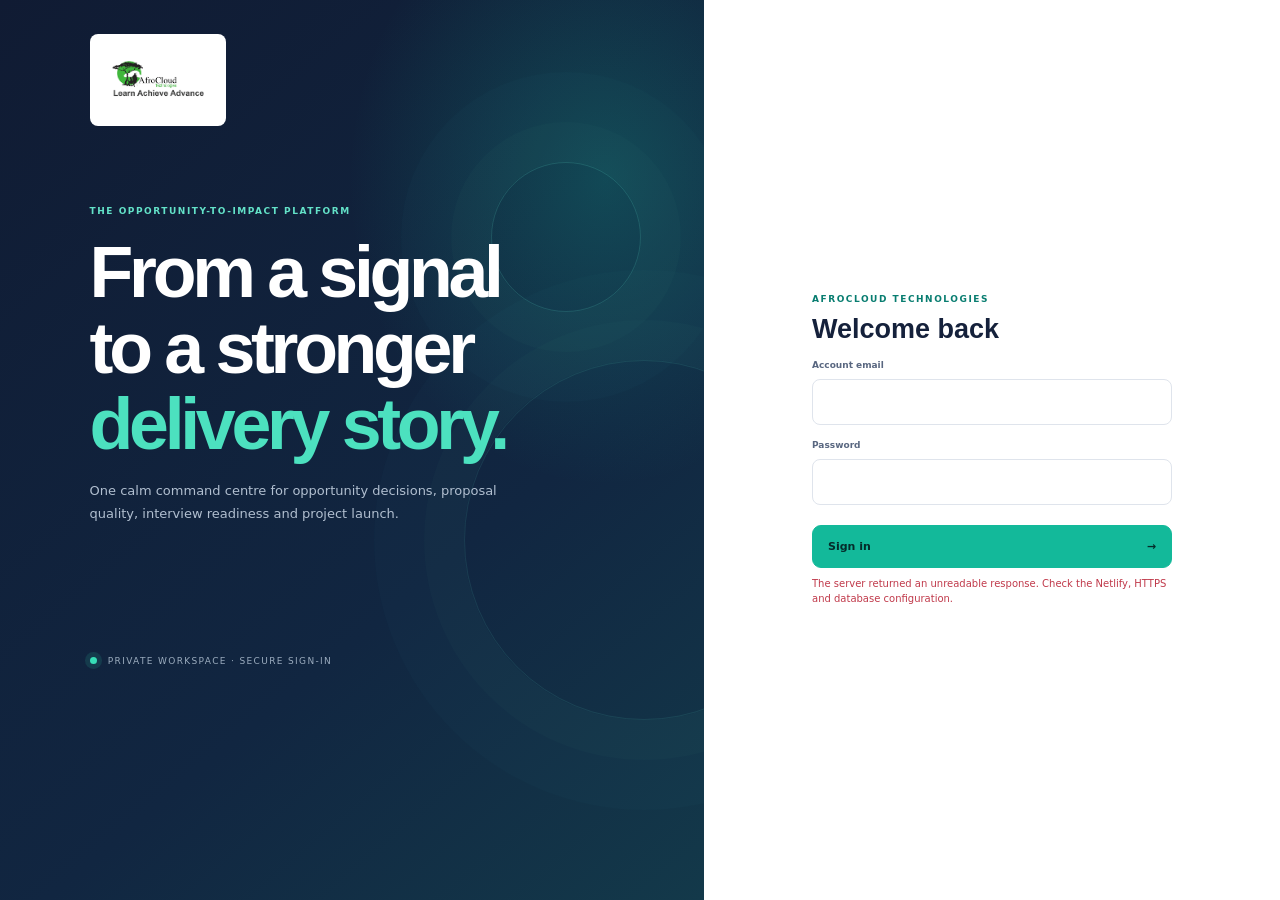
==== site/index.html @ 89a7c99e "Add files via upload" ====
<!doctype html>
<html lang="en">
<head>
  <meta charset="utf-8">
  <meta name="viewport" content="width=device-width, initial-scale=1">
  <meta name="theme-color" content="#101b33">
  <title>BidOps Studio · AfroCloud Technologies</title>
  <link rel="stylesheet" href="assets/app.css">
  <script src="assets/app.js" defer></script>
</head>
<body>
  <div id="notice" class="notice" role="status" aria-live="polite"></div>
  <section id="loginScreen" class="login-screen">
    <div class="login-visual">
      <a class="brand brand-light" href="#" aria-label="AfroCloud BidOps Studio">
        <img class="brand-logo" src="assets/afrocloud-logo.png" alt="AfroCloud Technologies — Learn Achieve Advance">
      </a>
      <div class="login-copy">
        <span class="eyebrow">THE OPPORTUNITY-TO-IMPACT PLATFORM</span>
        <h1>From a signal<br>to a stronger<br><em>delivery story.</em></h1>
        <p>One calm command centre for opportunity decisions, proposal quality, interview readiness and project launch.</p>
        <div class="login-foot"><span class="pulse"></span> PRIVATE WORKSPACE · SECURE SIGN-IN</div>
      </div>
      <div class="login-orbit orbit-one"></div><div class="login-orbit orbit-two"></div>
    </div>
    <div class="login-form-wrap">
      <form id="loginForm" class="login-form">
        <span class="eyebrow">AFROCLOUD TECHNOLOGIES</span>
        <h2>Welcome back</h2>
        <label for="username">Account email</label>
        <input id="username" name="username" type="email" autocomplete="username" required maxlength="190">
        <label for="password">Password</label>
        <input id="password" name="password" type="password" autocomplete="current-password" required maxlength="72">
        <button class="button button-primary button-wide" type="submit">Sign in <span aria-hidden="true">→</span></button>
        <button class="button button-wide preview-entry" id="previewButton" type="button" hidden>Preview workspace <span aria-hidden="true">↗</span></button>
        <div id="loginError" class="form-error" role="alert"></div>
      </form>
    </div>
  </section>

  <div id="appShell" class="app-shell" hidden>
    <aside class="sidebar" id="sidebar">
      <div class="sidebar-brand">
        <a class="brand" href="#" data-nav="dashboard">
          <span class="brand-wordmark">AfroCloud</span>
          <span><b>BIDOPS</b><small>STUDIO</small></span>
        </a>
        <button class="icon-button mobile-close" data-action="close-menu" aria-label="Close menu">×</button>
      </div>
      <div class="workspace-label">WORKSPACE <span class="workspace-dot"></span></div>
      <nav class="side-nav" aria-label="Main navigation">
        <button class="nav-item active" data-nav="dashboard"><span class="nav-icon">◫</span>Executive brief</button>
        <button class="nav-item" data-nav="opportunities"><span class="nav-icon">⌕</span>Opportunity radar <span id="navOppCount" class="nav-count">0</span></button>
        <button class="nav-item" data-nav="pipeline"><span class="nav-icon">▤</span>Bid pipeline</button>
        <button class="nav-item" data-nav="reports"><span class="nav-icon">▧</span>Portfolio report</button>
        <button class="nav-item" data-nav="proposal"><span class="nav-icon">✳</span>Proposal studio</button>
        <button class="nav-item" data-nav="interview"><span class="nav-icon">◉</span>Interview room</button>
        <button class="nav-item" data-nav="delivery"><span class="nav-icon">↗</span>Project launch</button>
        <button class="nav-item" data-nav="profile"><span class="nav-icon">⌂</span>Company evidence</button>
        <button class="nav-item" data-nav="team" id="teamNav" hidden><span class="nav-icon">♙</span>Team access</button>
      </nav>
      <div class="sidebar-bottom">
        <div class="help-card"><span class="help-spark">✦</span><b>Win with evidence.</b><p>Every strong bid starts with a clear fit and proof the team can stand behind.</p></div>
        <div class="account-row"><div class="avatar" id="userAvatar">A</div><div class="account-name"><b id="userName">AfroCloud team</b><small id="userRole">Workspace member</small></div><button class="icon-button" data-action="logout" aria-label="Sign out">↗</button></div>
      </div>
    </aside>
    <div id="scrim" class="scrim" data-action="close-menu"></div>
    <main class="main-shell">
      <header class="topbar">
        <div class="topbar-left"><button class="icon-button menu-button" data-action="open-menu" aria-label="Open menu">☰</button><div class="breadcrumbs">AFROCLOUD <span>/</span> <b id="crumb">Executive brief</b></div></div>
        <div class="topbar-right"><span class="secure-status"><i></i> PRIVATE WORKSPACE</span><span id="today" class="today"></span><button class="button button-primary button-small" data-action="new-opportunity">＋ Capture opportunity</button></div>
      </header>
      <div class="content">
        <section id="view-dashboard" class="view active"></section>
        <section id="view-opportunities" class="view"></section>
        <section id="view-pipeline" class="view"></section>
        <section id="view-reports" class="view"></section>
        <section id="view-proposal" class="view"></section>
        <section id="view-interview" class="view"></section>
        <section id="view-delivery" class="view"></section>
        <section id="view-profile" class="view"></section>
        <section id="view-team" class="view"></section>
        <footer class="footer"><span>AFROCLOUD BIDOPS STUDIO</span><span>Private by design · Your team controls the evidence</span></footer>
      </div>
    </main>
  </div>
  <div id="modal" class="modal-backdrop" hidden>
    <section class="modal" role="dialog" aria-modal="true" aria-labelledby="modalTitle">
      <button class="icon-button modal-close" data-action="close-modal" aria-label="Close dialog">×</button>
      <div id="modalContent"></div>
    </section>
  </div>
</body>
</html>
---- site/assets/app.css ----
:root{--ink:#15213b;--navy:#101b33;--muted:#758198;--line:#e7ebf2;--paper:#f5f7fb;--white:#fff;--teal:#13b99a;--teal-dark:#087d70;--teal-soft:#e4f8f3;--blue:#5676ef;--blue-soft:#edf0ff;--amber:#dd9333;--amber-soft:#fff5e6;--red:#d85e69;--red-soft:#fff0f1;--shadow:0 12px 34px rgba(24,41,77,.06);--radius:16px}
*{box-sizing:border-box}
html{scroll-behavior:smooth}
body{margin:0;background:var(--paper);color:var(--ink);font:14px/1.55 "DM Sans",Inter,system-ui,-apple-system,"Segoe UI",sans-serif}
button,input,textarea,select{font:inherit}
button{cursor:pointer}
a{color:inherit;text-decoration:none}
[hidden]{display:none!important}
.app-shell{min-height:100vh}
.sidebar{position:fixed;inset:0 auto 0 0;width:254px;background:var(--navy);color:#fff;padding:22px 16px 16px;display:flex;flex-direction:column;z-index:20}
.sidebar-brand{display:flex;align-items:center;justify-content:space-between;padding:1px 9px 34px}
.brand{display:inline-flex;align-items:center;gap:10px;color:inherit}
.brand-wordmark{display:inline-flex;align-items:center;height:35px;padding:0 10px;border:1px solid rgba(19,185,154,.5);border-radius:8px;color:#27cbb0;font:800 13px/1 Manrope,sans-serif;letter-spacing:-.06em}
.brand-logo{display:block;width:136px;height:92px;object-fit:contain;object-position:center;border-radius:8px;background:#fff}
.brand b,.brand small{display:block;letter-spacing:.13em}
.brand b{font:800 11px Manrope,sans-serif}
.brand small{font-size:8px;opacity:.63;margin-top:3px}
.workspace-label{padding:0 12px 10px;color:#8591a8;font-size:9px;font-weight:700;letter-spacing:.16em}
.workspace-dot{float:right;width:7px;height:7px;border-radius:50%;background:#32ddaa;box-shadow:0 0 0 4px #1d3850}
.side-nav{display:grid;gap:4px;overflow-y:auto;min-height:0}
.nav-item{width:100%;display:flex;align-items:center;gap:12px;border:0;border-radius:10px;padding:11px 12px;background:transparent;color:#aab5c9;text-align:left;font-size:12px;font-weight:600;transition:background .2s,color .2s}
.nav-item:hover{background:#1b2b48;color:#fff}
.nav-item.active{background:linear-gradient(100deg,#123b50,#19334b);color:#fff;box-shadow:inset 3px 0 #35dec1}
.nav-icon{font-size:17px;width:19px;color:#8f9db6;text-align:center}
.nav-item.active .nav-icon{color:#49e2c5}
.nav-count{margin-left:auto;background:#243550;color:#aab6cb;padding:2px 7px;border-radius:99px;font-size:10px}
.sidebar-bottom{margin-top:auto}
.help-card{padding:14px;background:linear-gradient(145deg,#1a3551,#182943);border:1px solid #28425f;border-radius:12px;margin:12px 2px 17px}
.help-spark{color:#5ce2c4;font-size:18px}
.help-card b{display:block;font:700 12px Manrope,sans-serif;margin:7px 0 4px}
.help-card p{color:#a6b3c8;font-size:10px;line-height:1.55;margin:0}
.account-row{display:flex;align-items:center;gap:10px;padding:12px 4px 2px;border-top:1px solid #28364d}
.avatar{width:32px;height:32px;display:grid;place-items:center;border-radius:50%;background:#21435a;color:#70e4cc;font-weight:800;font-size:11px}
.account-name{flex:1;min-width:0}
.account-name b,.account-name small{display:block;overflow:hidden;text-overflow:ellipsis;white-space:nowrap}
.account-name b{font-size:10px}.account-name small{font-size:9px;color:#8694ac;margin-top:2px;text-transform:capitalize}
.icon-button{width:34px;height:34px;border:1px solid transparent;border-radius:9px;background:transparent;color:inherit;font-size:18px;display:inline-grid;place-items:center}
.icon-button:hover{background:rgba(120,140,175,.12)}
.main-shell{margin-left:254px;min-height:100vh}
.topbar{position:sticky;top:0;z-index:10;height:66px;background:rgba(255,255,255,.92);backdrop-filter:blur(16px);border-bottom:1px solid var(--line);display:flex;align-items:center;justify-content:space-between;padding:0 34px}
.topbar-left,.topbar-right{display:flex;align-items:center;gap:19px}
.breadcrumbs{font-size:10px;letter-spacing:.12em;font-weight:700;color:#9aa3b3}
.breadcrumbs span{margin:0 8px;color:#c6ccd6}
.breadcrumbs b{color:#36445e;letter-spacing:0;font-size:11px}
.secure-status{font-size:9px;color:#6e7c91;letter-spacing:.1em;font-weight:700}
.secure-status i{display:inline-block;width:6px;height:6px;background:#1fbd9f;border-radius:50%;margin:0 6px 1px 0}
.today{font-size:10px;color:#8893a4}
.content{max-width:1510px;margin:auto;padding:28px 34px 18px}
.preview-entry{border-color:#dbe5ed;color:#327b70;background:#f4faf8}
.preview-entry:hover{background:#e8f8f3}
.view{display:none;animation:rise .35s ease both}.view.active{display:block}
@keyframes rise{from{opacity:0;transform:translateY(7px)}to{opacity:1;transform:translateY(0)}}
.page-head{display:flex;align-items:flex-end;justify-content:space-between;gap:20px;margin-bottom:23px}
.eyebrow{display:block;color:var(--teal-dark);font-size:9px;font-weight:800;letter-spacing:.17em;margin-bottom:7px}
h1,h2,h3,h4,p{margin-top:0}
.page-head h1{font:800 clamp(25px,3vw,34px)/1.13 Manrope,sans-serif;letter-spacing:-.05em;margin:0;color:#182641}
.page-head p{margin:8px 0 0;color:var(--muted);font-size:12px}
.page-actions{display:flex;align-items:center;gap:8px;flex-wrap:wrap}
.button{border:1px solid var(--line);border-radius:9px;padding:9px 13px;background:#fff;color:#40506a;font-weight:700;font-size:11px;transition:transform .18s,box-shadow .18s,background .18s}
.button:hover{transform:translateY(-1px);box-shadow:0 6px 15px rgba(28,48,82,.1)}
.button-primary{border-color:var(--teal);background:var(--teal);color:#052c2a}
.button-primary:hover{background:#22c9a6}
.button-dark{border-color:var(--navy);background:var(--navy);color:#fff}
.button-subtle{background:transparent}
.button-small{padding:8px 11px;font-size:10px}
.button-wide{width:100%;display:flex;justify-content:space-between;align-items:center;padding:12px 15px;margin-top:20px}
.icon-button.light{border-color:var(--line);color:#65748c}
.stat-grid{display:grid;grid-template-columns:repeat(4,minmax(0,1fr));gap:13px;margin:0 0 17px}
.stat-card{position:relative;overflow:hidden;background:var(--white);border:1px solid var(--line);border-radius:14px;padding:16px 17px;box-shadow:var(--shadow);min-height:106px;transition:transform .2s}
.stat-card:hover{transform:translateY(-2px)}
.stat-top{display:flex;justify-content:space-between;align-items:center;color:#8390a3;font-size:10px;font-weight:600}
.stat-icon{display:grid;place-items:center;width:27px;height:27px;border-radius:9px;background:var(--teal-soft);color:var(--teal-dark);font-size:13px}
.stat-value{margin-top:12px;font:800 25px/1 Manrope,sans-serif;letter-spacing:-.045em;color:#1c2943}
.stat-foot{font-size:9px;color:#98a2b1;margin-top:7px}
.stat-card.blue .stat-icon{background:var(--blue-soft);color:var(--blue)}
.stat-card.amber .stat-icon{background:var(--amber-soft);color:var(--amber)}
.stat-card.dark .stat-icon{background:#edf0f5;color:#465873}
.dashboard-grid{display:grid;grid-template-columns:minmax(0,1.58fr) minmax(270px,.9fr);gap:15px;align-items:start}
.column-stack{display:grid;gap:15px}
.panel{background:#fff;border:1px solid var(--line);border-radius:14px;box-shadow:var(--shadow);overflow:hidden}
.panel-head{padding:15px 17px 11px;display:flex;align-items:center;justify-content:space-between;gap:12px}
.panel-title{font:750 13px Manrope,sans-serif;margin:0;color:#23304a}
.panel-sub{font-size:10px;color:#8d98a9;margin:4px 0 0}
.panel-body{padding:0 17px 16px}
.text-link{padding:3px;border:0;background:transparent;color:var(--teal-dark);font-size:10px;font-weight:700}
.text-link:hover{text-decoration:underline}
.empty-state{padding:27px 15px;text-align:center;color:#8b96a8}
.empty-state .empty-symbol{width:42px;height:42px;margin:0 auto 10px;display:grid;place-items:center;border-radius:14px;background:var(--teal-soft);color:var(--teal-dark);font-size:18px}
.empty-state b{display:block;color:#46546a;font-size:12px;margin-bottom:4px}
.empty-state p{font-size:10px;max-width:330px;margin:0 auto 13px}
.opportunity-list{display:grid}
.opp-row{display:grid;grid-template-columns:minmax(0,1fr) auto;gap:12px;padding:12px 17px;border-top:1px solid #f0f2f6;align-items:center}
.opp-row:first-child{border-top:0}
.opp-name{font-size:11px;font-weight:700;color:#27354d}
.opp-meta{font-size:9px;color:#8c97a8;margin-top:3px}
.opp-right{text-align:right}
.opp-value{font-size:10px;font-weight:700;color:#44526a}
.pill{display:inline-flex;align-items:center;gap:5px;border-radius:999px;padding:4px 8px;background:#edf1f7;color:#62718a;font-size:9px;font-weight:700;white-space:nowrap}
.pill.teal{background:var(--teal-soft);color:#087d70}.pill.amber{background:var(--amber-soft);color:#9e681a}.pill.red{background:var(--red-soft);color:#b84b58}.pill.blue{background:var(--blue-soft);color:#536cda}
.fit-line{display:flex;align-items:center;gap:7px;margin-top:7px;color:#929cad;font-size:9px}
.fit-bar{width:65px;height:4px;border-radius:4px;background:#e9edf3;overflow:hidden}
.fit-bar i{display:block;height:100%;border-radius:4px;background:var(--teal)}
.stage-rows{display:grid;gap:10px}
.stage-row{display:grid;grid-template-columns:94px minmax(35px,1fr) 25px;align-items:center;gap:10px;font-size:9px;color:#78859a}
.stage-track{height:6px;border-radius:8px;background:#eff1f5;overflow:hidden}
.stage-track i{height:100%;display:block;border-radius:8px;background:var(--blue)}
.stage-count{text-align:right;color:#35435b;font-weight:700}
.signal-card{border:1px solid #d9f1ea;border-radius:12px;background:linear-gradient(125deg,#f3fcf9,#f7f9ff);padding:14px;margin-bottom:10px}
.signal-card:last-child{margin:0}
.signal-label{display:flex;align-items:center;gap:6px;font-size:9px;font-weight:800;color:#718096;text-transform:uppercase;letter-spacing:.1em}
.signal-label i{width:6px;height:6px;border-radius:50%;background:var(--teal)}
.signal-card h3{font:750 12px/1.4 Manrope,sans-serif;margin:9px 0 4px}
.signal-card p{font-size:9px;color:#8591a4;margin:0}
.source-controls{display:flex;align-items:end;gap:12px;flex-wrap:wrap;margin:0 0 12px}
.source-controls label{display:grid;gap:5px;color:#7e899b;font-size:8px;font-weight:800;letter-spacing:.08em}
.source-controls .select{min-width:220px;font-size:10px}
.keyword-list{display:flex;align-items:center;gap:6px;flex-wrap:wrap;margin:0 0 12px}
.keyword-list>b{font-size:8px;letter-spacing:.08em;color:#7e899b;margin-right:4px}
.keyword-chip{padding:5px 8px;border:1px solid #e6eaf0;border-radius:20px;background:#fff;color:#5f6e83;font-size:9px}
.source-query{margin-top:0}
.source-grid{display:grid;grid-template-columns:repeat(3,minmax(0,1fr));gap:12px}
.source-card{display:flex;flex-direction:column;min-height:210px;padding:15px;border:1px solid var(--line);border-radius:12px;background:#fff;transition:.2s}
.source-card:hover{border-color:#b8e9dc;transform:translateY(-2px);box-shadow:var(--shadow)}
.source-card .source-tag{font-size:8px;color:var(--teal-dark);font-weight:800;letter-spacing:.11em}
.source-card b{font:750 13px Manrope,sans-serif;margin:10px 0 5px}
.source-access{align-self:flex-start;border-radius:20px;padding:4px 7px;background:#f2f5f8;color:#66758b;font-size:8px;font-weight:700}
.source-card p{font-size:10px;line-height:1.55;color:#8490a2;margin:9px 0 0}
.source-card p.source-caution{color:#69768a}
.source-links{display:grid;gap:7px;margin-top:auto;padding-top:13px}
.source-card a{color:#117f72;font-size:9px;font-weight:800}
.source-footnote{font-size:9px;line-height:1.6;color:#8490a2;margin:14px 2px 0}
.team-layout{display:grid;grid-template-columns:minmax(0,1.3fr) minmax(270px,.7fr);gap:15px;align-items:start}
.team-invite{display:grid;gap:12px}
.team-invite .button{justify-self:start}
.team-table .data-table{min-width:650px}
.team-person{display:flex;align-items:center;gap:9px}
.team-person .avatar{flex:none;background:#eef5f3;color:#168a77}
.team-status{display:inline-flex;align-items:center;gap:6px}
.team-status i{width:7px;height:7px;border-radius:50%;background:#20ae8c}
.team-status.inactive i{background:#bd6570}
.team-note{font-size:9px;color:#8591a4;line-height:1.6}
.callout{border:1px solid #d9e8ff;background:#f4f8ff;color:#556680;padding:12px 14px;border-radius:11px;font-size:10px;margin-bottom:16px}
.callout strong{color:#34445f}
.toolbar{display:flex;align-items:center;gap:9px;padding:12px 15px;border-bottom:1px solid var(--line);flex-wrap:wrap}
.field,.select,.textarea{width:100%;border:1px solid #dfe4ec;border-radius:8px;background:#fff;color:#2e3c54;padding:9px 10px;outline:none}
.field:focus,.select:focus,.textarea:focus{border-color:#4bcdb1;box-shadow:0 0 0 3px #e5f8f3}
.toolbar .field{max-width:320px}
.toolbar .select{width:auto;min-width:155px}
.table-wrap{overflow:auto}
.data-table{width:100%;border-collapse:collapse;min-width:760px}
.data-table th{padding:10px 13px;text-align:left;background:#fafbfd;color:#8c97a7;font-size:8px;letter-spacing:.09em;text-transform:uppercase}
.data-table td{padding:12px 13px;border-top:1px solid #f0f2f6;font-size:10px;color:#59677c}
.data-table td b{color:#27354d;font-size:10px}
.row-action{border:0;background:transparent;color:var(--teal-dark);font-size:10px;font-weight:700}
.pipeline-board{display:grid;grid-auto-columns:minmax(220px,1fr);grid-auto-flow:column;gap:10px;overflow:auto;padding:0 1px 10px}
.pipeline-col{background:#eef1f6;border:1px solid #e6eaf0;border-radius:12px;padding:9px;min-height:190px}
.pipeline-col-head{display:flex;justify-content:space-between;align-items:center;padding:2px 3px 10px;font-size:10px;font-weight:800;color:#56637a}
.pipeline-col-head span{font-size:9px;background:#fff;border-radius:99px;padding:2px 7px;color:#78859a}
.pipeline-card{background:#fff;border:1px solid #e8ebf1;border-radius:9px;padding:10px;margin:0 0 8px;cursor:pointer;transition:box-shadow .18s,border .18s}
.pipeline-card:hover{border-color:#83dcc9;box-shadow:0 7px 16px rgba(32,60,79,.07)}
.pipeline-card b{font-size:10px;display:block;color:#2c3952}
.pipeline-card small{display:block;color:#8b96a7;font-size:9px;margin-top:4px}
.panel-pad{padding:17px}
.two-col{display:grid;grid-template-columns:1fr 1fr;gap:14px}
.proposal-layout{display:grid;grid-template-columns:minmax(0,1fr) 290px;gap:15px;align-items:start}
.proposal-section{border:1px solid var(--line);border-radius:10px;padding:12px;margin-bottom:10px}
.proposal-section label{display:block;font:700 10px Manrope,sans-serif;margin-bottom:8px}
.proposal-section .textarea{min-height:120px;resize:vertical;font-size:10px;line-height:1.7}
.proposal-sidebar{position:sticky;top:82px}
.proposal-sidebar .panel-body{display:grid;gap:10px}
.score-ring{display:grid;place-items:center;width:83px;height:83px;border-radius:50%;margin:6px auto 10px;background:conic-gradient(var(--teal) var(--score,0%),#ecf0f4 0);position:relative}
.score-ring:before{content:"";position:absolute;inset:7px;background:#fff;border-radius:50%}
.score-ring b{position:relative;font:800 21px Manrope,sans-serif}
.prep-card{border:1px solid var(--line);border-radius:11px;background:#fff;padding:14px;margin:0 0 10px}
.prep-card h3{font:750 12px/1.5 Manrope,sans-serif;margin:0 0 7px}
.prep-card p{font-size:10px;color:#7c899c;margin:0}
.prep-card .answer-label{font-size:8px;text-transform:uppercase;letter-spacing:.12em;color:#138675;font-weight:800;margin-bottom:5px}
.project-card{margin-bottom:13px}
.project-top{display:flex;justify-content:space-between;gap:12px;align-items:flex-start;padding:15px 17px;border-bottom:1px solid #eff1f5}
.project-top h3{font:750 13px Manrope,sans-serif;margin:0 0 4px}
.project-top p{font-size:9px;color:#8a95a6;margin:0}
.milestone-list{padding:3px 17px 14px}
.milestone-row{display:grid;grid-template-columns:minmax(0,1fr) auto;gap:14px;align-items:center;padding:10px 0;border-bottom:1px solid #f1f3f6}
.milestone-row:last-child{border:0}
.milestone-row b{display:block;font-size:10px}
.milestone-row small{color:#939eaf;font-size:9px}
.milestone-row .select{width:auto;min-width:130px;padding:7px;font-size:9px}
.profile-grid{display:grid;grid-template-columns:1fr 1fr;gap:14px}
.profile-field{margin-bottom:13px}
.profile-field label,.form-field label{display:block;font-size:9px;font-weight:800;color:#6e7c91;letter-spacing:.06em;margin-bottom:5px}
.profile-field .textarea{min-height:82px;resize:vertical;font-size:10px}
.profile-field .field{font-size:10px}
.tag-list{display:flex;flex-wrap:wrap;gap:6px;margin-top:10px}
.tag{font-size:9px;border-radius:20px;padding:5px 8px;background:#eaf8f4;color:#287a70}
.warning-note{display:flex;gap:10px;border:1px solid #f4dfb8;border-radius:10px;background:#fff9ed;padding:12px 13px;color:#8d6825;font-size:10px;margin-bottom:15px}
.modal-backdrop{position:fixed;inset:0;z-index:40;background:rgba(11,20,37,.55);backdrop-filter:blur(5px);display:flex;justify-content:flex-end;animation:fade .18s}
@keyframes fade{from{opacity:0}to{opacity:1}}
.modal{position:relative;width:min(560px,100%);height:100%;overflow:auto;background:#fff;padding:26px 26px 34px;box-shadow:-15px 0 40px rgba(4,17,36,.16);animation:slide .24s ease}
@keyframes slide{from{transform:translateX(20px);opacity:.7}to{transform:translateX(0);opacity:1}}
.modal-close{position:absolute;right:17px;top:16px;color:#607087;border-color:var(--line)}
.modal h2{font:800 21px/1.2 Manrope,sans-serif;letter-spacing:-.03em;padding-right:40px;margin:0 0 6px}
.modal-intro{font-size:10px;color:#8792a4;margin-bottom:19px}
.form-field{margin-bottom:12px}
.form-field .field,.form-field .select,.form-field .textarea{font-size:11px}
.form-field .textarea{min-height:110px;resize:vertical}
.form-two{display:grid;grid-template-columns:1fr 1fr;gap:11px}
.modal-actions{display:flex;justify-content:flex-end;gap:8px;margin-top:17px;padding-top:14px;border-top:1px solid #eff1f5}
.details-list{display:grid;grid-template-columns:105px 1fr;gap:8px;font-size:10px;margin:18px 0}
.details-list dt{color:#8792a4}.details-list dd{margin:0;color:#34425a;white-space:pre-wrap;overflow-wrap:anywhere}
.form-error{color:#c0394a;font-size:10px;margin-top:8px;min-height:15px}
.notice{position:fixed;z-index:80;left:50%;top:16px;transform:translate(-50%,-20px);opacity:0;background:#14213a;color:#fff;padding:10px 16px;border-radius:9px;box-shadow:0 12px 30px rgba(0,0,0,.15);font-size:11px;transition:.2s;pointer-events:none}
.notice.show{transform:translate(-50%,0);opacity:1}
.notice.error{background:#9e3543}
.footer{display:flex;justify-content:space-between;gap:15px;padding:19px 2px 5px;color:#a1aab8;font-size:8px;letter-spacing:.08em}
.footer span:last-child{letter-spacing:0}
.login-screen{min-height:100vh;display:grid;grid-template-columns:1.1fr .9fr;background:#fff}
.login-visual{position:relative;overflow:hidden;min-height:100vh;padding:34px 7vw;background:radial-gradient(ellipse at 86% 20%,rgba(22,198,168,.23),transparent 30%),linear-gradient(140deg,#101b33,#112641 63%,#13394a);color:#fff}
.brand-light{position:relative;z-index:2}
.login-copy{position:relative;z-index:2;max-width:550px;margin-top:8vh}
.login-copy .eyebrow{color:#63e2c8}
.login-copy h1{font:800 clamp(42px,5.6vw,72px)/1.06 Manrope,sans-serif;letter-spacing:-.06em;margin:15px 0 17px}
.login-copy h1 em{font-style:normal;color:#4ce1bf}
.login-copy p{font-size:13px;line-height:1.8;color:#b1bfd0;max-width:420px}
.login-foot{position:absolute;bottom:-16vh;font-size:9px;letter-spacing:.15em;color:#9bacbe}
.pulse{display:inline-block;width:7px;height:7px;background:#37ddb7;border-radius:50%;margin-right:7px;box-shadow:0 0 0 5px rgba(55,221,183,.12)}
.login-orbit{position:absolute;border:1px solid rgba(89,202,183,.13);width:360px;height:360px;border-radius:50%;right:-120px;top:40%;box-shadow:0 0 0 40px rgba(74,203,182,.025),0 0 0 90px rgba(74,203,182,.02)}
.orbit-two{width:150px;height:150px;right:9%;top:18%;border-color:rgba(95,222,199,.18)}
.login-form-wrap{display:grid;place-items:center;padding:30px}
.login-form{width:min(360px,100%)}
.login-form h2{font:800 27px Manrope,sans-serif;margin:5px 0}
.login-form>p{font-size:11px;color:#8792a4;margin-bottom:27px}
.login-form label{display:block;font-size:9px;font-weight:800;color:#596780;margin:14px 0 6px}
.login-form input{width:100%;border:1px solid #dfe4ec;border-radius:8px;padding:11px 12px;outline:none}
.login-form input:focus{border-color:#4bcdb1;box-shadow:0 0 0 3px #e5f8f3}
.login-security{display:block;text-align:center;font-size:9px;color:#98a2b1;line-height:1.6;margin-top:21px}
.mobile-close,.menu-button{display:none}
.scrim{display:none}
@media(max-width:1100px){.stat-grid{grid-template-columns:repeat(2,minmax(0,1fr))}.source-grid{grid-template-columns:repeat(2,minmax(0,1fr))}.proposal-layout{grid-template-columns:minmax(0,1fr) 250px}.team-layout{grid-template-columns:1fr}}
@media(max-width:800px){.sidebar{transform:translateX(-100%);transition:transform .22s}.sidebar.open{transform:translateX(0)}.scrim.open{display:block;position:fixed;inset:0;background:rgba(8,18,33,.42);z-index:15}.main-shell{margin-left:0}.menu-button{display:inline-grid;color:#617089;border-color:var(--line)}.mobile-close{display:inline-grid}.topbar{padding:0 16px}.topbar-right{gap:10px}.secure-status,.today{display:none}.content{padding:23px 17px}.dashboard-grid{grid-template-columns:1fr}.proposal-layout{grid-template-columns:1fr}.proposal-sidebar{position:static}.login-screen{grid-template-columns:1fr}.login-visual{min-height:300px;padding:25px}.brand-logo{width:118px;height:78px}.login-copy{margin-top:22px}.login-copy h1{font-size:43px}.login-foot{display:none}.login-form-wrap{padding:48px 25px}.login-orbit{right:-170px;top:-150px}}
@media(max-width:550px){.breadcrumbs{font-size:8px}.breadcrumbs span{margin:0 4px}.breadcrumbs b{font-size:9px}.topbar{height:58px}.topbar-right .button{padding:7px 8px;font-size:9px}.page-head{align-items:flex-start;flex-direction:column}.page-head h1{font-size:27px}.stat-grid{gap:8px}.stat-card{padding:12px;min-height:96px}.stat-value{font-size:22px}.source-grid,.two-col,.profile-grid{grid-template-columns:1fr}.source-card{min-height:130px}.form-two{grid-template-columns:1fr;gap:0}.footer{flex-direction:column}.modal{padding:24px 17px}.pipeline-board{grid-auto-columns:205px}.toolbar .field,.toolbar .select{max-width:none;width:100%}.toolbar>*{flex:1}.opp-row{padding:11px 13px}}
@media(prefers-reduced-motion:reduce){*,*::before,*::after{scroll-behavior:auto!important;animation-duration:.01ms!important;transition-duration:.01ms!important}}
@media print{.sidebar,.topbar,.page-actions,.footer,.button,.modal-backdrop{display:none!important}.main-shell{margin:0}.content{padding:0}.view{display:none!important}.view.active{display:block!important}.panel,.stat-card{box-shadow:none}}
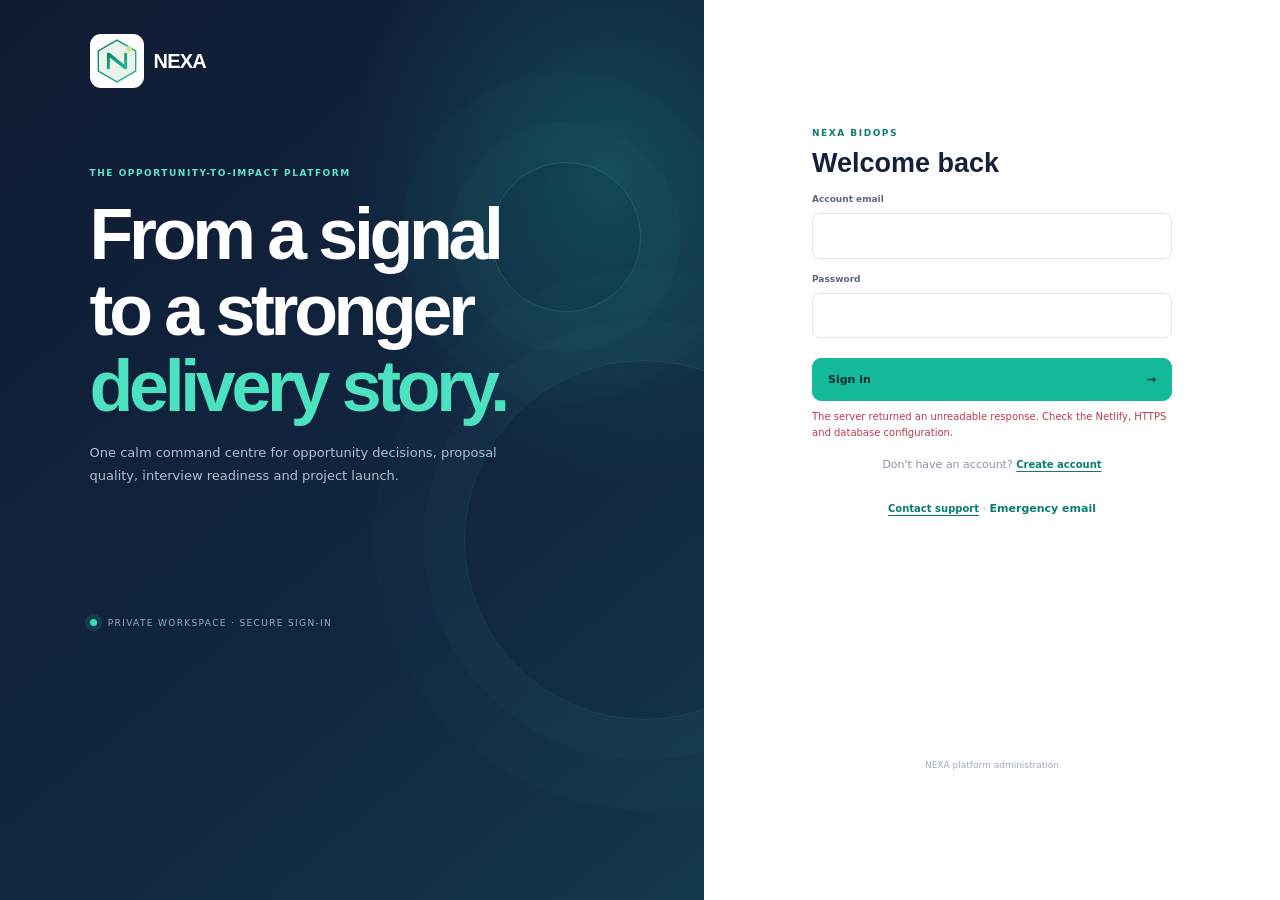
==== commit 0af9354f: "NEXA BIDOPs Setup" ====
--- a/site/index.html
+++ b/site/index.html
@@ -4,7 +4,7 @@
   <meta charset="utf-8">
   <meta name="viewport" content="width=device-width, initial-scale=1">
   <meta name="theme-color" content="#101b33">
-  <title>BidOps Studio · AfroCloud Technologies</title>
+  <title>BidOps Studio · NEXA</title>
   <link rel="stylesheet" href="assets/app.css">
   <script src="assets/app.js" defer></script>
 </head>
@@ -12,8 +12,9 @@
   <div id="notice" class="notice" role="status" aria-live="polite"></div>
   <section id="loginScreen" class="login-screen">
     <div class="login-visual">
-      <a class="brand brand-light" href="#" aria-label="AfroCloud BidOps Studio">
-        <img class="brand-logo" src="assets/afrocloud-logo.png" alt="AfroCloud Technologies — Learn Achieve Advance">
+      <a class="brand brand-light" href="#" aria-label="NEXA BidOps Studio">
+        <img class="brand-logo" src="assets/nexa-mark.svg" alt="NEXA">
+        <span class="brand-wordmark">NEXA</span>
       </a>
       <div class="login-copy">
         <span class="eyebrow">THE OPPORTUNITY-TO-IMPACT PLATFORM</span>
@@ -25,16 +26,69 @@
     </div>
     <div class="login-form-wrap">
       <form id="loginForm" class="login-form">
-        <span class="eyebrow">AFROCLOUD TECHNOLOGIES</span>
+        <span class="eyebrow">NEXA BIDOPS</span>
         <h2>Welcome back</h2>
         <label for="username">Account email</label>
         <input id="username" name="username" type="email" autocomplete="username" required maxlength="190">
         <label for="password">Password</label>
         <input id="password" name="password" type="password" autocomplete="current-password" required maxlength="72">
         <button class="button button-primary button-wide" type="submit">Sign in <span aria-hidden="true">→</span></button>
-        <button class="button button-wide preview-entry" id="previewButton" type="button" hidden>Preview workspace <span aria-hidden="true">↗</span></button>
         <div id="loginError" class="form-error" role="alert"></div>
+        <p class="auth-switch">Don't have an account? <button class="text-button" type="button" data-auth-view="signup">Create account</button></p>
+        <p class="auth-support"><button class="text-button" type="button" data-action="support">Contact support</button> · <a href="mailto:nexainnovates@gmail.com">Emergency email</a></p>
       </form>
+      <form id="signupForm" class="login-form" hidden>
+        <span class="eyebrow">START YOUR PRIVATE WORKSPACE</span>
+        <h2>Create your account</h2>
+        <p class="auth-lede">Your seven-day trial starts when you register. No payment is taken to start.</p>
+        <label for="signupName">Full name</label>
+        <input id="signupName" name="display_name" type="text" autocomplete="name" required maxlength="120">
+        <label for="signupEmail">Work email</label>
+        <input id="signupEmail" name="email" type="email" autocomplete="email" required maxlength="254">
+        <label for="signupPhone">Phone number <span>(optional)</span></label>
+        <input id="signupPhone" name="phone" type="tel" autocomplete="tel" maxlength="32" placeholder="+254…">
+        <label for="signupPassword">Create password</label>
+        <input id="signupPassword" name="password" type="password" autocomplete="new-password" required minlength="10" maxlength="72">
+        <label class="consent-option"><input name="marketing_consent" type="checkbox" value="true"> Yes, email me product updates and useful BidOps tips. This is optional; I can unsubscribe.</label>
+        <button class="button button-primary button-wide" type="submit">Create account <span aria-hidden="true">→</span></button>
+        <div id="signupError" class="form-error" role="alert"></div>
+        <p class="auth-switch">Already have an account? <button class="text-button" type="button" data-auth-view="login">Sign in</button></p>
+      </form>
+      <section id="planScreen" class="plan-screen" hidden>
+        <span class="eyebrow">YOUR 7-DAY TRIAL IS READY</span>
+        <h2>Choose how you want to grow.</h2>
+        <p class="auth-lede">Select a plan to continue. Start the free trial now, or subscribe securely by card or M-Pesa. Plans are billed monthly.</p>
+        <div class="plan-grid">
+          <article class="plan-card">
+            <span class="plan-label">PRO</span><h3>Find and shape the next bid.</h3>
+            <p class="plan-price">$10 <small>/ month</small></p>
+            <ul><li>Daily opportunity discovery</li><li>Profile-based fit explanations</li><li>Proposal drafting workspace</li><li>Interview preparation</li></ul>
+            <button class="button plan-trial" data-plan="pro" type="button">Start Pro trial</button>
+            <div class="plan-payments"><button class="text-button" data-checkout="stripe" data-plan="pro" type="button">Pay by Visa / Mastercard</button><button class="text-button" data-checkout="mpesa" data-plan="pro" type="button">Pay by M-Pesa</button></div>
+          </article>
+          <article class="plan-card plan-featured">
+            <span class="plan-label">PREMIUM · MOST POPULAR</span><h3>Run every project from one place.</h3>
+            <p class="plan-price">$50 <small>/ month</small></p>
+            <ul><li>Everything in Pro</li><li>Portfolio timeline and project launch</li><li>Multi-project delivery Gantt</li><li>Email-agent connector when provider access is enabled</li></ul>
+            <button class="button button-primary plan-trial" data-plan="premium" type="button">Start Premium trial</button>
+            <div class="plan-payments"><button class="text-button" data-checkout="stripe" data-plan="premium" type="button">Pay by Visa / Mastercard</button><button class="text-button" data-checkout="mpesa" data-plan="premium" type="button">Pay by M-Pesa</button></div>
+          </article>
+          <article class="plan-card">
+            <span class="plan-label">ENTERPRISE</span><h3>Turn delivery into better decisions.</h3>
+            <p class="plan-price">$100 <small>/ month</small></p>
+            <ul><li>Everything in Premium</li><li>AI-assisted proposal drafting</li><li>Reviewed learning and evidence library</li><li>Company-wide operating profile</li></ul>
+            <button class="button plan-trial" data-plan="enterprise" type="button">Start Enterprise trial</button>
+            <div class="plan-payments"><button class="text-button" data-checkout="stripe" data-plan="enterprise" type="button">Pay by Visa / Mastercard</button><button class="text-button" data-checkout="mpesa" data-plan="enterprise" type="button">Pay by M-Pesa</button></div>
+          </article>
+        </div>
+        <label for="mpesaPhone">M-Pesa number <span>(only needed for M-Pesa checkout)</span></label>
+        <input id="mpesaPhone" name="mpesa_phone" type="tel" autocomplete="tel" maxlength="32" placeholder="+254…">
+        <p class="plan-disclaimer">Mailbox automation requires Google or Microsoft OAuth setup and is not active in this deployment. Until enabled, teams can record communication manually in the timeline.</p>
+        <p id="planMessage" class="form-error" role="status"></p>
+        <button class="text-button" type="button" data-auth-view="login">Back to sign in</button>
+        <p class="auth-support"><button class="text-button" type="button" data-action="support">Questions? Contact support</button></p>
+      </section>
+      <a class="admin-entry" href="platform-admin.html">NEXA platform administration</a>
     </div>
   </section>
 
@@ -42,7 +96,8 @@
     <aside class="sidebar" id="sidebar">
       <div class="sidebar-brand">
         <a class="brand" href="#" data-nav="dashboard">
-          <span class="brand-wordmark">AfroCloud</span>
+          <img class="brand-logo sidebar-brand-logo" src="assets/nexa-mark.svg" alt="NEXA">
+          <span class="brand-wordmark">NEXA</span>
           <span><b>BIDOPS</b><small>STUDIO</small></span>
         </a>
         <button class="icon-button mobile-close" data-action="close-menu" aria-label="Close menu">×</button>
@@ -56,21 +111,23 @@
         <button class="nav-item" data-nav="proposal"><span class="nav-icon">✳</span>Proposal studio</button>
         <button class="nav-item" data-nav="interview"><span class="nav-icon">◉</span>Interview room</button>
         <button class="nav-item" data-nav="delivery"><span class="nav-icon">↗</span>Project launch</button>
+        <button class="nav-item" data-nav="learnings"><span class="nav-icon">✦</span>Learning review</button>
         <button class="nav-item" data-nav="profile"><span class="nav-icon">⌂</span>Company evidence</button>
         <button class="nav-item" data-nav="team" id="teamNav" hidden><span class="nav-icon">♙</span>Team access</button>
       </nav>
       <div class="sidebar-bottom">
         <div class="help-card"><span class="help-spark">✦</span><b>Win with evidence.</b><p>Every strong bid starts with a clear fit and proof the team can stand behind.</p></div>
-        <div class="account-row"><div class="avatar" id="userAvatar">A</div><div class="account-name"><b id="userName">AfroCloud team</b><small id="userRole">Workspace member</small></div><button class="icon-button" data-action="logout" aria-label="Sign out">↗</button></div>
+        <div class="account-row"><div class="avatar" id="userAvatar">N</div><div class="account-name"><b id="userName">Workspace member</b><small id="userRole">Workspace member</small></div><button class="icon-button" data-action="logout" aria-label="Sign out">↗</button></div>
       </div>
     </aside>
     <div id="scrim" class="scrim" data-action="close-menu"></div>
     <main class="main-shell">
       <header class="topbar">
-        <div class="topbar-left"><button class="icon-button menu-button" data-action="open-menu" aria-label="Open menu">☰</button><div class="breadcrumbs">AFROCLOUD <span>/</span> <b id="crumb">Executive brief</b></div></div>
+        <div class="topbar-left"><button class="icon-button menu-button" data-action="open-menu" aria-label="Open menu">☰</button><div class="breadcrumbs">NEXA <span>/</span> <b id="crumb">Executive brief</b></div></div>
         <div class="topbar-right"><span class="secure-status"><i></i> PRIVATE WORKSPACE</span><span id="today" class="today"></span><button class="button button-primary button-small" data-action="new-opportunity">＋ Capture opportunity</button></div>
       </header>
       <div class="content">
+        <section id="view-onboarding" class="view"></section>
         <section id="view-dashboard" class="view active"></section>
         <section id="view-opportunities" class="view"></section>
         <section id="view-pipeline" class="view"></section>
@@ -78,9 +135,10 @@
         <section id="view-proposal" class="view"></section>
         <section id="view-interview" class="view"></section>
         <section id="view-delivery" class="view"></section>
+        <section id="view-learnings" class="view"></section>
         <section id="view-profile" class="view"></section>
         <section id="view-team" class="view"></section>
-        <footer class="footer"><span>AFROCLOUD BIDOPS STUDIO</span><span>Private by design · Your team controls the evidence</span></footer>
+        <footer class="footer"><span>NEXA BIDOPS STUDIO</span><button class="text-button footer-support" type="button" data-action="support">Contact support</button><button class="text-button footer-support" type="button" data-action="manage-plan">Manage plan</button><span>Private by design · Your team controls the evidence</span><span>Design by NEXA</span></footer>
       </div>
     </main>
   </div>
--- a/site/assets/app.css
+++ b/site/assets/app.css
@@ -11,7 +11,9 @@
 .sidebar-brand{display:flex;align-items:center;justify-content:space-between;padding:1px 9px 34px}
 .brand{display:inline-flex;align-items:center;gap:10px;color:inherit}
 .brand-wordmark{display:inline-flex;align-items:center;height:35px;padding:0 10px;border:1px solid rgba(19,185,154,.5);border-radius:8px;color:#27cbb0;font:800 13px/1 Manrope,sans-serif;letter-spacing:-.06em}
-.brand-logo{display:block;width:136px;height:92px;object-fit:contain;object-position:center;border-radius:8px;background:#fff}
+.brand-logo{display:block;width:54px;height:54px;padding:4px;object-fit:contain;object-position:center;border-radius:11px;background:#fff}
+.sidebar-brand-logo{width:38px;height:38px;object-fit:contain;border-radius:8px}
+.brand-light .brand-wordmark{height:auto;padding:0;border:0;color:#fff;font-size:20px;letter-spacing:-.04em}
 .brand b,.brand small{display:block;letter-spacing:.13em}
 .brand b{font:800 11px Manrope,sans-serif}
 .brand small{font-size:8px;opacity:.63;margin-top:3px}
@@ -211,8 +213,34 @@
 .notice{position:fixed;z-index:80;left:50%;top:16px;transform:translate(-50%,-20px);opacity:0;background:#14213a;color:#fff;padding:10px 16px;border-radius:9px;box-shadow:0 12px 30px rgba(0,0,0,.15);font-size:11px;transition:.2s;pointer-events:none}
 .notice.show{transform:translate(-50%,0);opacity:1}
 .notice.error{background:#9e3543}
+.activity-panel{margin-top:15px}
+.activity-timeline{display:grid}
+.timeline-entry{position:relative;display:grid;grid-template-columns:24px minmax(0,1fr);gap:10px;padding:0 0 20px}
+.timeline-entry:not(:last-child)::before{content:"";position:absolute;left:11px;top:24px;bottom:0;width:1px;background:linear-gradient(#c9e8e1,#e8edf2)}
+.timeline-marker{position:relative;z-index:1;display:grid;place-items:center;width:24px;height:24px;border:1px solid #cceee4;border-radius:50%;background:#effaf6;color:#087d70;font-size:12px}
+.timeline-main{min-width:0;padding:2px 0 0}
+.timeline-topline{display:flex;align-items:flex-start;justify-content:space-between;gap:12px}
+.timeline-topline b{font:700 11px Manrope,sans-serif;color:#26344c}
+.timeline-topline time,.timeline-actor{color:#8e99a9;font-size:9px;white-space:nowrap}
+.timeline-main p{margin:5px 0;color:#5e6b80;font-size:10px;line-height:1.55}
+.timeline-main>small{display:block;color:#8a95a6;font-size:9px;line-height:1.5}
+.timeline-open{display:block;margin:4px 0 0;padding:0;max-width:100%;overflow:hidden;text-overflow:ellipsis;white-space:nowrap;text-align:left}
+.timeline-actor{margin-top:5px}
 .footer{display:flex;justify-content:space-between;gap:15px;padding:19px 2px 5px;color:#a1aab8;font-size:8px;letter-spacing:.08em}
 .footer span:last-child{letter-spacing:0}
+.app-shell.onboarding .sidebar,.app-shell.onboarding .topbar{display:none}
+.app-shell.onboarding .main-shell{margin-left:0}
+.app-shell.onboarding .content{max-width:980px;padding-top:7vh}
+.app-shell.onboarding .view:not(#view-onboarding){display:none!important}
+.app-shell.onboarding #view-onboarding{display:block!important}
+.onboarding-card{padding:clamp(20px,4vw,38px)}
+.onboarding-intro{max-width:690px;color:var(--muted);font-size:13px;margin:9px 0 21px}
+.onboarding-section{margin:23px 0 12px;padding-top:17px;border-top:1px solid var(--line);font:750 13px Manrope,sans-serif}
+.onboarding-grid{display:grid;grid-template-columns:repeat(2,minmax(0,1fr));gap:0 16px}
+.onboarding-full{grid-column:1/-1}
+.onboarding-note{padding:13px 15px;border-radius:10px;background:var(--teal-soft);color:#286b60;font-size:11px;margin:0 0 20px}
+.onboarding-actions{display:flex;justify-content:flex-end;margin-top:18px}
+.app-shell.onboarding .footer{display:none}
 .login-screen{min-height:100vh;display:grid;grid-template-columns:1.1fr .9fr;background:#fff}
 .login-visual{position:relative;overflow:hidden;min-height:100vh;padding:34px 7vw;background:radial-gradient(ellipse at 86% 20%,rgba(22,198,168,.23),transparent 30%),linear-gradient(140deg,#101b33,#112641 63%,#13394a);color:#fff}
 .brand-light{position:relative;z-index:2}
@@ -236,7 +264,66 @@
 .mobile-close,.menu-button{display:none}
 .scrim{display:none}
 @media(max-width:1100px){.stat-grid{grid-template-columns:repeat(2,minmax(0,1fr))}.source-grid{grid-template-columns:repeat(2,minmax(0,1fr))}.proposal-layout{grid-template-columns:minmax(0,1fr) 250px}.team-layout{grid-template-columns:1fr}}
-@media(max-width:800px){.sidebar{transform:translateX(-100%);transition:transform .22s}.sidebar.open{transform:translateX(0)}.scrim.open{display:block;position:fixed;inset:0;background:rgba(8,18,33,.42);z-index:15}.main-shell{margin-left:0}.menu-button{display:inline-grid;color:#617089;border-color:var(--line)}.mobile-close{display:inline-grid}.topbar{padding:0 16px}.topbar-right{gap:10px}.secure-status,.today{display:none}.content{padding:23px 17px}.dashboard-grid{grid-template-columns:1fr}.proposal-layout{grid-template-columns:1fr}.proposal-sidebar{position:static}.login-screen{grid-template-columns:1fr}.login-visual{min-height:300px;padding:25px}.brand-logo{width:118px;height:78px}.login-copy{margin-top:22px}.login-copy h1{font-size:43px}.login-foot{display:none}.login-form-wrap{padding:48px 25px}.login-orbit{right:-170px;top:-150px}}
-@media(max-width:550px){.breadcrumbs{font-size:8px}.breadcrumbs span{margin:0 4px}.breadcrumbs b{font-size:9px}.topbar{height:58px}.topbar-right .button{padding:7px 8px;font-size:9px}.page-head{align-items:flex-start;flex-direction:column}.page-head h1{font-size:27px}.stat-grid{gap:8px}.stat-card{padding:12px;min-height:96px}.stat-value{font-size:22px}.source-grid,.two-col,.profile-grid{grid-template-columns:1fr}.source-card{min-height:130px}.form-two{grid-template-columns:1fr;gap:0}.footer{flex-direction:column}.modal{padding:24px 17px}.pipeline-board{grid-auto-columns:205px}.toolbar .field,.toolbar .select{max-width:none;width:100%}.toolbar>*{flex:1}.opp-row{padding:11px 13px}}
+@media(max-width:800px){.sidebar{transform:translateX(-100%);transition:transform .22s}.sidebar.open{transform:translateX(0)}.scrim.open{display:block;position:fixed;inset:0;background:rgba(8,18,33,.42);z-index:15}.main-shell{margin-left:0}.menu-button{display:inline-grid;color:#617089;border-color:var(--line)}.mobile-close{display:inline-grid}.topbar{padding:0 16px}.topbar-right{gap:10px}.secure-status,.today{display:none}.content{padding:23px 17px}.dashboard-grid{grid-template-columns:1fr}.proposal-layout{grid-template-columns:1fr}.proposal-sidebar{position:static}.login-screen{grid-template-columns:1fr}.login-visual{min-height:300px;padding:25px}.brand-logo{width:54px;height:54px}.login-copy{margin-top:22px}.login-copy h1{font-size:43px}.login-foot{display:none}.login-form-wrap{padding:48px 25px}.login-orbit{right:-170px;top:-150px}}
+@media(max-width:550px){.breadcrumbs{font-size:8px}.breadcrumbs span{margin:0 4px}.breadcrumbs b{font-size:9px}.topbar{height:58px}.topbar-right .button{padding:7px 8px;font-size:9px}.page-head{align-items:flex-start;flex-direction:column}.page-head h1{font-size:27px}.stat-grid{gap:8px}.stat-card{padding:12px;min-height:96px}.stat-value{font-size:22px}.source-grid,.two-col,.profile-grid,.onboarding-grid{grid-template-columns:1fr}.onboarding-full{grid-column:auto}.source-card{min-height:130px}.form-two{grid-template-columns:1fr;gap:0}.footer{flex-direction:column}.modal{padding:24px 17px}.pipeline-board{grid-auto-columns:205px}.toolbar .field,.toolbar .select{max-width:none;width:100%}.toolbar>*{flex:1}.opp-row{padding:11px 13px}}
 @media(prefers-reduced-motion:reduce){*,*::before,*::after{scroll-behavior:auto!important;animation-duration:.01ms!important;transition-duration:.01ms!important}}
 @media print{.sidebar,.topbar,.page-actions,.footer,.button,.modal-backdrop{display:none!important}.main-shell{margin:0}.content{padding:0}.view{display:none!important}.view.active{display:block!important}.panel,.stat-card{box-shadow:none}}
+.text-button{border:0;padding:0;background:none;color:#087d70;font-size:10px;font-weight:800;text-decoration:underline;text-underline-offset:3px}
+.text-button:hover{color:#075b54}
+.auth-switch,.auth-support{font-size:10px;color:#8792a4;margin:16px 0 0;text-align:center}
+.auth-support{margin-top:11px}
+.auth-support a{color:#087d70;font-weight:700}
+.auth-lede{font-size:11px;color:#8792a4;margin:9px 0 18px}
+.login-form label span{font-weight:500;color:#98a2b1}
+.login-form .consent-option,.consent-option{display:flex;align-items:flex-start;gap:8px;margin:12px 0;color:#7a8698;font-size:10px;line-height:1.55}
+.consent-option input{width:auto;margin:2px 0 0;accent-color:#13b99a}
+.admin-entry{display:block;margin:20px auto 0;text-align:center;color:#a0a9b8;font-size:9px}
+.admin-entry:hover{color:#087d70}
+.plan-screen{width:min(1100px,100%);align-self:center;padding:18px 0}
+.plan-screen h2,.platform-heading{font:800 clamp(24px,3vw,34px)/1.15 Manrope,sans-serif;letter-spacing:-.05em;margin:4px 0 0;color:#182641}
+.plan-grid{display:grid;grid-template-columns:repeat(3,minmax(0,1fr));gap:13px;margin:20px 0 12px}
+.plan-card{display:flex;flex-direction:column;border:1px solid var(--line);border-radius:15px;background:#fff;padding:19px;box-shadow:var(--shadow)}
+.plan-featured{border-color:#13b99a;box-shadow:0 12px 36px rgba(19,185,154,.12);position:relative}
+.plan-label{font-size:9px;letter-spacing:.13em;font-weight:900;color:#087d70}
+.plan-card h3{font:750 15px/1.35 Manrope,sans-serif;margin:12px 0 2px}
+.plan-price{font:850 31px/1.2 Manrope,sans-serif;letter-spacing:-.04em;margin:10px 0;color:#15213b}
+.plan-price small{font:600 10px "DM Sans",sans-serif;letter-spacing:0;color:#8591a4}
+.plan-card ul{padding-left:17px;margin:5px 0 15px;color:#66748a;font-size:10px;line-height:1.8}
+.plan-card li::marker{color:#13b99a}
+.plan-trial{margin-top:auto;width:100%}
+.plan-payments{display:grid;gap:9px;margin:14px 0 2px;text-align:center}
+.plan-payments .text-button{font-size:9px}
+.plan-disclaimer{margin:8px 0 15px;color:#8a95a6;font-size:9px;line-height:1.55}
+.learning-copy{white-space:pre-wrap;color:#4f5d73;font-size:11px;line-height:1.75}
+.learning-card{margin:13px 0}
+.plan-screen>.text-button{margin-top:7px}
+.billing-reminder{display:flex;align-items:center;justify-content:space-between;gap:15px;margin:-7px 0 16px;padding:13px 15px;border:1px solid #f0d7a8;border-radius:12px;background:#fff8e9}
+.billing-reminder b,.billing-reminder span{display:block}
+.billing-reminder b{font-size:11px;color:#7b5b1d}
+.billing-reminder span{font-size:10px;color:#8e7547;margin-top:3px}
+.billing-reminder .button{flex-shrink:0}
+.milestone-controls{display:flex;align-items:center;gap:8px}
+.milestone-date{width:136px;padding:7px;border:1px solid var(--line);border-radius:8px;color:#596780;font-size:9px}
+.gantt-wrap{padding:14px 17px;border-bottom:1px solid #eff1f5;background:#fbfcfe}
+.gantt-head{display:flex;justify-content:space-between;gap:12px;margin-bottom:9px;font-size:8px;letter-spacing:.1em;color:#8490a2}
+.gantt-row{display:grid;grid-template-columns:minmax(140px,.7fr) minmax(100px,1.3fr);gap:10px;align-items:center;padding:4px 0;font-size:9px;color:#68758a}
+.gantt-track{height:14px;position:relative;border-radius:99px;background:linear-gradient(90deg,#f2f4f8 0 24%,#e9edf4 24% 25%,#f2f4f8 25% 49%,#e9edf4 49% 50%,#f2f4f8 50% 74%,#e9edf4 74% 75%,#f2f4f8 75%);overflow:visible}
+.gantt-track i{position:absolute;top:3px;width:8px;height:8px;border:2px solid #fff;border-radius:50%;background:#a7b3c5;box-shadow:0 0 0 1px #a7b3c5;transform:translateX(-50%)}
+.gantt-track i.progress{background:#5576ef;box-shadow:0 0 0 1px #5576ef}
+.gantt-track i.done{background:#13b99a;box-shadow:0 0 0 1px #13b99a}
+.gantt-track i.risk{background:#d85e69;box-shadow:0 0 0 1px #d85e69}
+.gantt-empty{padding:9px 0;color:#909bac;font-size:9px}
+.footer-support{font-size:8px;letter-spacing:0}
+.milestone-controls .select{min-width:120px}
+.platform-page{min-height:100vh;background:#f4f6fb;padding:28px;max-width:1500px;margin:auto}
+.platform-panel{background:#fff;border:1px solid var(--line);border-radius:14px;padding:18px;margin:14px 0;box-shadow:var(--shadow)}
+.platform-login{max-width:440px;margin:12vh auto}
+.platform-table-wrap{overflow:auto}
+.platform-table{width:100%;border-collapse:collapse;min-width:850px;font-size:10px}
+.platform-table th,.platform-table td{padding:10px;border-bottom:1px solid #edf0f5;text-align:left;vertical-align:top}
+.platform-table th{color:#7c899c;letter-spacing:.08em;font-size:8px}
+.platform-actions{display:flex;gap:6px;flex-wrap:wrap}
+.platform-stats{display:grid;grid-template-columns:repeat(4,minmax(0,1fr));gap:12px}
+.platform-error{min-height:18px;color:#bd3b4c;font-size:10px}
+@media(max-width:900px){.plan-grid{grid-template-columns:1fr}.plan-screen{align-self:start}.platform-stats{grid-template-columns:repeat(2,minmax(0,1fr))}}
+@media(max-width:550px){.billing-reminder{align-items:flex-start;flex-direction:column}.milestone-row{grid-template-columns:1fr;gap:8px}.milestone-controls{justify-content:space-between}.gantt-row{grid-template-columns:minmax(100px,.7fr) minmax(80px,1fr)}.platform-page{padding:14px}.platform-stats{grid-template-columns:1fr 1fr}}
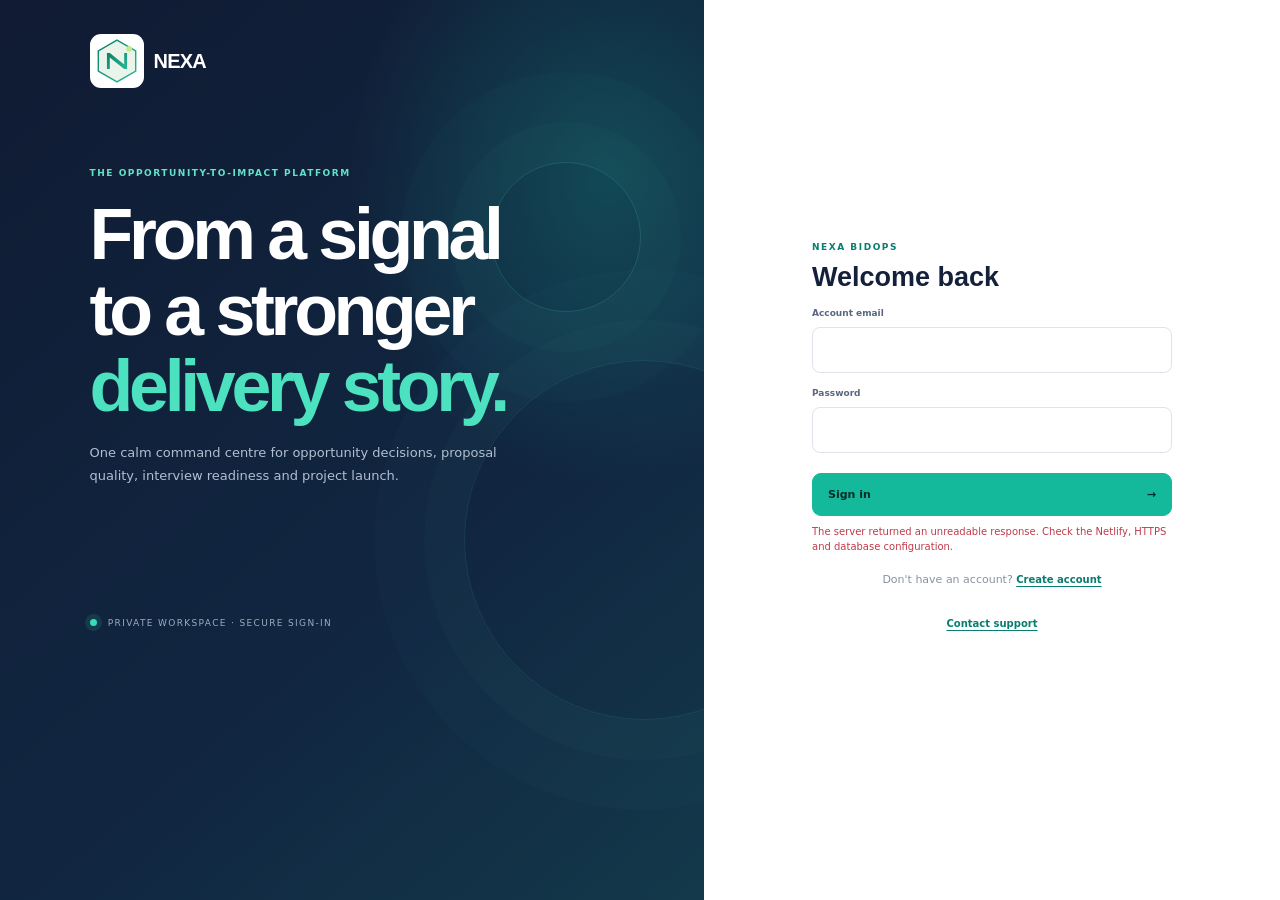
==== commit e2ccfdb3: "NEXA BIDOPs Global Sign-in Updated" ====
--- a/site/index.html
+++ b/site/index.html
@@ -5,6 +5,7 @@
   <meta name="viewport" content="width=device-width, initial-scale=1">
   <meta name="theme-color" content="#101b33">
   <title>BidOps Studio · NEXA</title>
+  <link rel="icon" type="image/svg+xml" href="assets/nexa-mark.svg">
   <link rel="stylesheet" href="assets/app.css">
   <script src="assets/app.js" defer></script>
 </head>
@@ -34,8 +35,9 @@
         <input id="password" name="password" type="password" autocomplete="current-password" required maxlength="72">
         <button class="button button-primary button-wide" type="submit">Sign in <span aria-hidden="true">→</span></button>
         <div id="loginError" class="form-error" role="alert"></div>
+        <p id="confirmationActions" class="auth-support" hidden><button class="text-button" type="button" data-action="resend-confirmation">Resend confirmation email</button></p>
         <p class="auth-switch">Don't have an account? <button class="text-button" type="button" data-auth-view="signup">Create account</button></p>
-        <p class="auth-support"><button class="text-button" type="button" data-action="support">Contact support</button> · <a href="mailto:nexainnovates@gmail.com">Emergency email</a></p>
+        <p class="auth-support"><button class="text-button" type="button" data-action="support">Contact support</button></p>
       </form>
       <form id="signupForm" class="login-form" hidden>
         <span class="eyebrow">START YOUR PRIVATE WORKSPACE</span>
@@ -88,7 +90,6 @@
         <button class="text-button" type="button" data-auth-view="login">Back to sign in</button>
         <p class="auth-support"><button class="text-button" type="button" data-action="support">Questions? Contact support</button></p>
       </section>
-      <a class="admin-entry" href="platform-admin.html">NEXA platform administration</a>
     </div>
   </section>
 
@@ -117,7 +118,7 @@
       </nav>
       <div class="sidebar-bottom">
         <div class="help-card"><span class="help-spark">✦</span><b>Win with evidence.</b><p>Every strong bid starts with a clear fit and proof the team can stand behind.</p></div>
-        <div class="account-row"><div class="avatar" id="userAvatar">N</div><div class="account-name"><b id="userName">Workspace member</b><small id="userRole">Workspace member</small></div><button class="icon-button" data-action="logout" aria-label="Sign out">↗</button></div>
+        <div class="account-row"><div class="avatar" id="userAvatar" aria-label="NEXA">N</div><button class="icon-button" data-action="logout" aria-label="Sign out">↗</button></div>
       </div>
     </aside>
     <div id="scrim" class="scrim" data-action="close-menu"></div>
